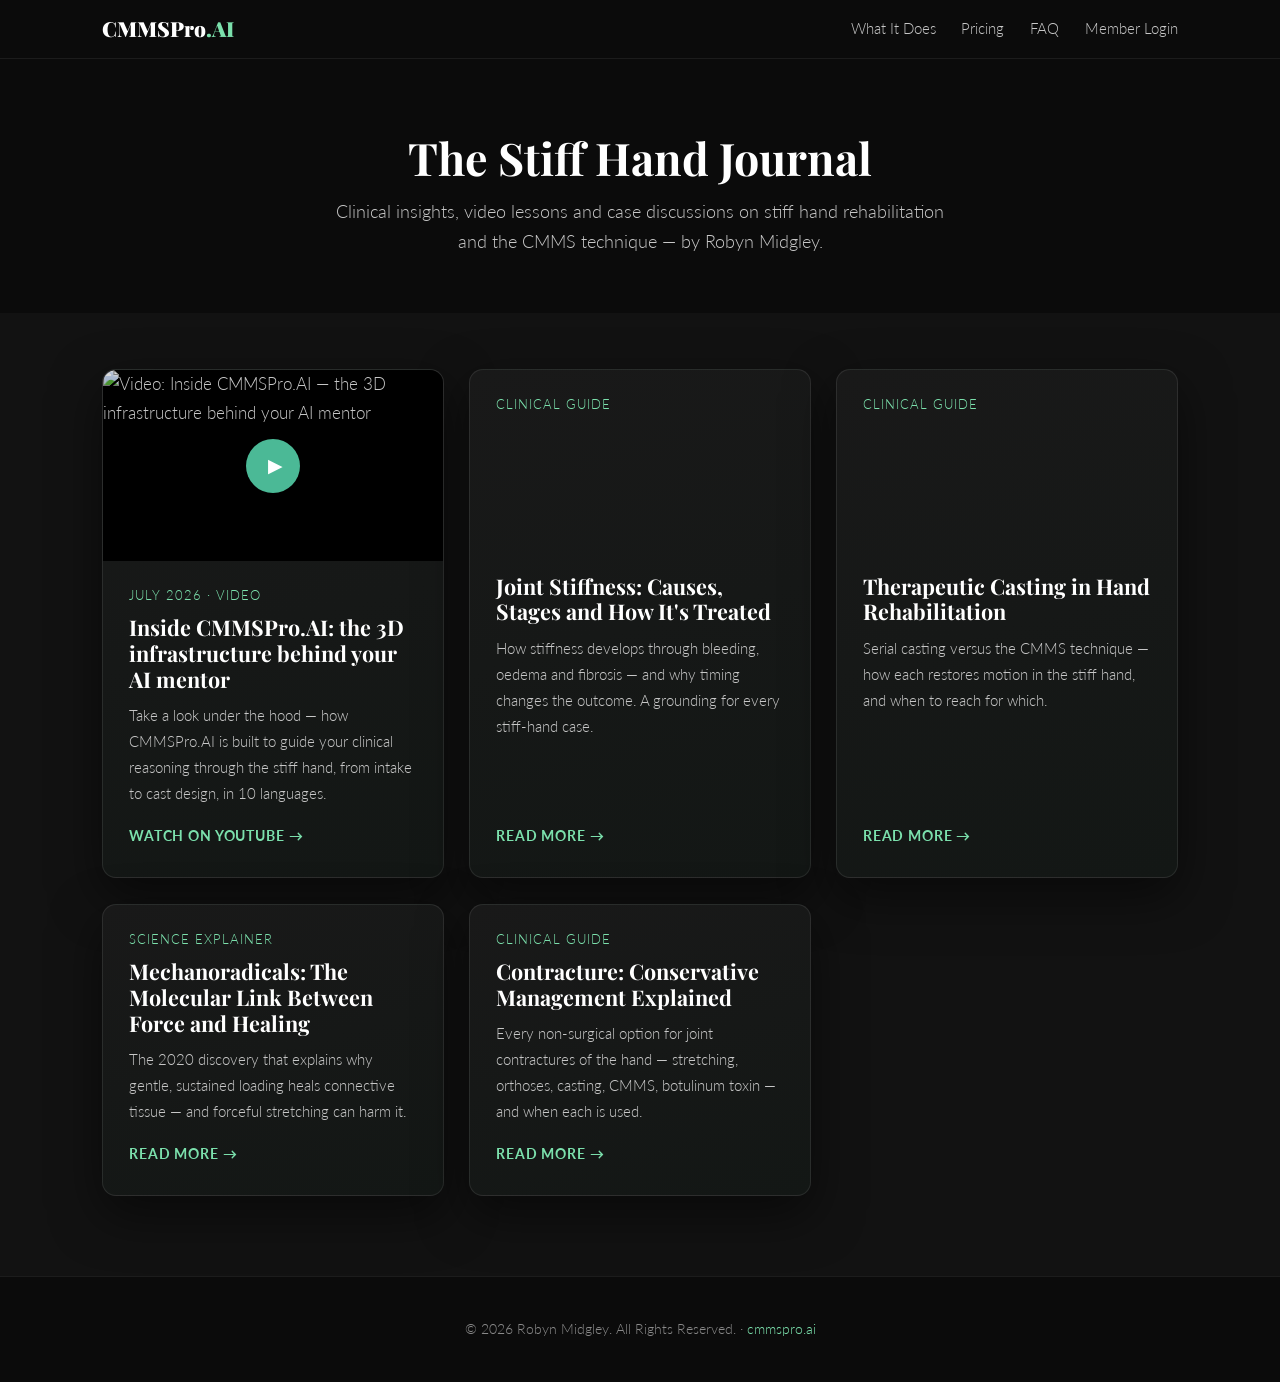
==== blog/index.html @ 8eda9619 "Add files via upload" ====
<!DOCTYPE html>
<html lang="en">
<head>
<meta charset="UTF-8">
<meta name="viewport" content="width=device-width, initial-scale=1.0">
<title>The Stiff Hand Journal — CMMSPro.AI Blog</title>
<meta name="description" content="Clinical insights on stiff hand rehabilitation and the CMMS technique, by Robyn Midgley. Video lessons, case discussions and evidence-based practice for hand therapists.">
<link rel="canonical" href="https://www.cmmspro.ai/blog/">
<link rel="preconnect" href="https://fonts.googleapis.com">
<link rel="preconnect" href="https://fonts.gstatic.com" crossorigin>
<link href="https://fonts.googleapis.com/css2?family=Playfair+Display:ital,wght@0,700;0,900;1,700&family=Lato:wght@300;400;700&display=swap" rel="stylesheet">
<style>
  :root {
    --bg: #121212; --bg-deep: #0b0b0b;
    --mint: #52C9A3; --mint-dark: #3fae8a; --mint-text: #7BE0AC;
    --text: #e9e9e9; --text-dim: #c7c7c7;
    --serif: 'Playfair Display', Georgia, serif;
    --sans: 'Lato', Arial, sans-serif;
  }
  * { box-sizing: border-box; margin: 0; padding: 0; }
  body { font-family: var(--sans); font-weight: 300; color: var(--text); background: var(--bg); line-height: 1.7; font-size: 1.05rem; }
  img { max-width: 100%; display: block; }
  .wrap { max-width: 1120px; margin: 0 auto; padding: 0 1.4rem; }
  h1, h2, h3 { font-family: var(--serif); color: #fff; line-height: 1.2; }
  a.btn {
    display: inline-block; background: var(--mint); color: #fff; text-decoration: none;
    font-weight: 400; letter-spacing: 0.04em; text-transform: uppercase;
    padding: 0.8rem 2rem; border-radius: 8px; font-size: 0.95rem;
  }
  a.btn:hover { background: var(--mint-dark); }

  header.nav { position: sticky; top: 0; z-index: 100; background: rgba(11,11,11,0.92); backdrop-filter: blur(8px); border-bottom: 1px solid rgba(255,255,255,0.07); }
  .nav-inner { display: flex; align-items: center; justify-content: space-between; padding: 0.7rem 1.4rem; max-width: 1120px; margin: 0 auto; }
  .nav-logo { font-family: var(--serif); font-weight: 900; font-size: 1.3rem; color: #fff; text-decoration: none; }
  .nav-logo span { color: var(--mint-text); }
  .nav-links { display: flex; gap: 1.6rem; align-items: center; }
  .nav-links a { color: var(--text-dim); text-decoration: none; font-size: 0.92rem; }
  .nav-links a:hover { color: var(--mint-text); }

  .blog-hero { text-align: center; padding: 4.5rem 1.4rem 3.5rem; background: var(--bg-deep); }
  .blog-hero h1 { font-size: 2.8rem; margin-bottom: 0.8rem; }
  .blog-hero p { color: var(--text-dim); max-width: 620px; margin: 0 auto; font-size: 1.1rem; }

  .posts { display: grid; grid-template-columns: repeat(3, 1fr); gap: 1.6rem; padding: 3.5rem 0 5rem; }
  .post {
    background: linear-gradient(165deg, #191919, #131715);
    border: 1px solid rgba(255,255,255,0.09); border-radius: 14px; overflow: hidden;
    box-shadow: 0 18px 50px rgba(0,0,0,0.5); display: flex; flex-direction: column;
  }
  .post .thumb { position: relative; aspect-ratio: 16/9; background: #000; cursor: pointer; }
  .post .thumb img { width: 100%; height: 100%; object-fit: cover; opacity: 0.85; }
  .post .thumb .play {
    position: absolute; inset: 0; display: flex; align-items: center; justify-content: center;
  }
  .post .thumb .play span {
    width: 54px; height: 54px; background: rgba(82,201,163,0.92); border-radius: 50%;
    display: flex; align-items: center; justify-content: center; color: #fff; font-size: 1.2rem; padding-left: 4px;
  }
  .post .thumb iframe { width: 100%; height: 100%; border: 0; }
  .post .body { padding: 1.5rem 1.6rem 1.8rem; display: flex; flex-direction: column; flex: 1; }
  .post .date { color: var(--mint-text); font-size: 0.8rem; text-transform: uppercase; letter-spacing: 0.08em; margin-bottom: 0.5rem; }
  .post h2 { font-size: 1.35rem; margin-bottom: 0.6rem; }
  .post p { color: var(--text-dim); font-size: 0.96rem; flex: 1; }
  .post a.read { color: var(--mint-text); text-decoration: none; font-weight: 700; font-size: 0.9rem; margin-top: 1.1rem; text-transform: uppercase; letter-spacing: 0.06em; }

  footer { background: var(--bg-deep); border-top: 1px solid rgba(255,255,255,0.07); padding: 2.5rem 0; text-align: center; color: #8a8a8a; font-size: 0.9rem; }
  footer a { color: var(--mint-text); text-decoration: none; }

  @media (max-width: 920px) {
    .posts { grid-template-columns: 1fr; }
    .blog-hero h1 { font-size: 2.1rem; }
  }
</style>
</head>
<body>

<header class="nav">
  <div class="nav-inner">
    <a class="nav-logo" href="/">CMMSPro<span>.AI</span></a>
    <nav class="nav-links">
      <a href="/#features">What It Does</a>
      <a href="/#pricing">Pricing</a>
      <a href="/#faq">FAQ</a>
      <a href="https://robynmidgley.kartra.com/portal/CMMSPROStrategist">Member Login</a>
    </nav>
  </div>
</header>

<section class="blog-hero">
  <h1>The Stiff Hand Journal</h1>
  <p>Clinical insights, video lessons and case discussions on stiff hand rehabilitation and the CMMS technique — by Robyn Midgley.</p>
</section>

<div class="wrap">
  <div class="posts">

    <!-- TEMPLATE: duplicate an <article> block for each new post.
         For a video post: set data-yt to the YouTube video ID.
         For a text-only post: replace the .thumb div with a plain header. -->

    <article class="post">
      <div class="thumb" data-yt="x58R6nJqeuw">
        <img src="https://i.ytimg.com/vi/x58R6nJqeuw/hqdefault.jpg" alt="Video: Inside CMMSPro.AI — the 3D infrastructure behind your AI mentor" loading="lazy">
        <div class="play"><span>▶</span></div>
      </div>
      <div class="body">
        <p class="date">July 2026 · Video</p>
        <h2>Inside CMMSPro.AI: the 3D infrastructure behind your AI mentor</h2>
        <p>Take a look under the hood — how CMMSPro.AI is built to guide your clinical reasoning through the stiff hand, from intake to cast design, in 10 languages.</p>
        <a class="read" href="https://www.youtube.com/watch?v=x58R6nJqeuw">Watch on YouTube →</a>
      </div>
    </article>

    <article class="post">
      <div class="body">
        <p class="date">Clinical guide</p>
        <h2>Joint Stiffness: Causes, Stages and How It's Treated</h2>
        <p>How stiffness develops through bleeding, oedema and fibrosis — and why timing changes the outcome. A grounding for every stiff-hand case.</p>
        <a class="read" href="/blog/joint-stiffness.html">Read more →</a>
      </div>
    </article>

    <article class="post">
      <div class="body">
        <p class="date">Clinical guide</p>
        <h2>Therapeutic Casting in Hand Rehabilitation</h2>
        <p>Serial casting versus the CMMS technique — how each restores motion in the stiff hand, and when to reach for which.</p>
        <a class="read" href="/blog/therapeutic-casting.html">Read more →</a>
      </div>
    </article>

    <article class="post">
      <div class="body">
        <p class="date">Science explainer</p>
        <h2>Mechanoradicals: The Molecular Link Between Force and Healing</h2>
        <p>The 2020 discovery that explains why gentle, sustained loading heals connective tissue — and forceful stretching can harm it.</p>
        <a class="read" href="/blog/mechanoradicals.html">Read more →</a>
      </div>
    </article>

    <article class="post">
      <div class="body">
        <p class="date">Clinical guide</p>
        <h2>Contracture: Conservative Management Explained</h2>
        <p>Every non-surgical option for joint contractures of the hand — stretching, orthoses, casting, CMMS, botulinum toxin — and when each is used.</p>
        <a class="read" href="/blog/contracture.html">Read more →</a>
      </div>
    </article>

  </div>
</div>

<footer>
  <div class="wrap">
    © 2026 Robyn Midgley. All Rights Reserved. · <a href="/">cmmspro.ai</a>
  </div>
</footer>

<script>
  document.querySelectorAll('.thumb[data-yt]').forEach(function (t) {
    t.addEventListener('click', function () {
      var id = t.getAttribute('data-yt');
      t.innerHTML = '<iframe src="https://www.youtube-nocookie.com/embed/' + id +
        '?autoplay=1&rel=0" title="Video" allow="autoplay; encrypted-media; picture-in-picture" allowfullscreen></iframe>';
    });
  });
</script>

</body>
</html>
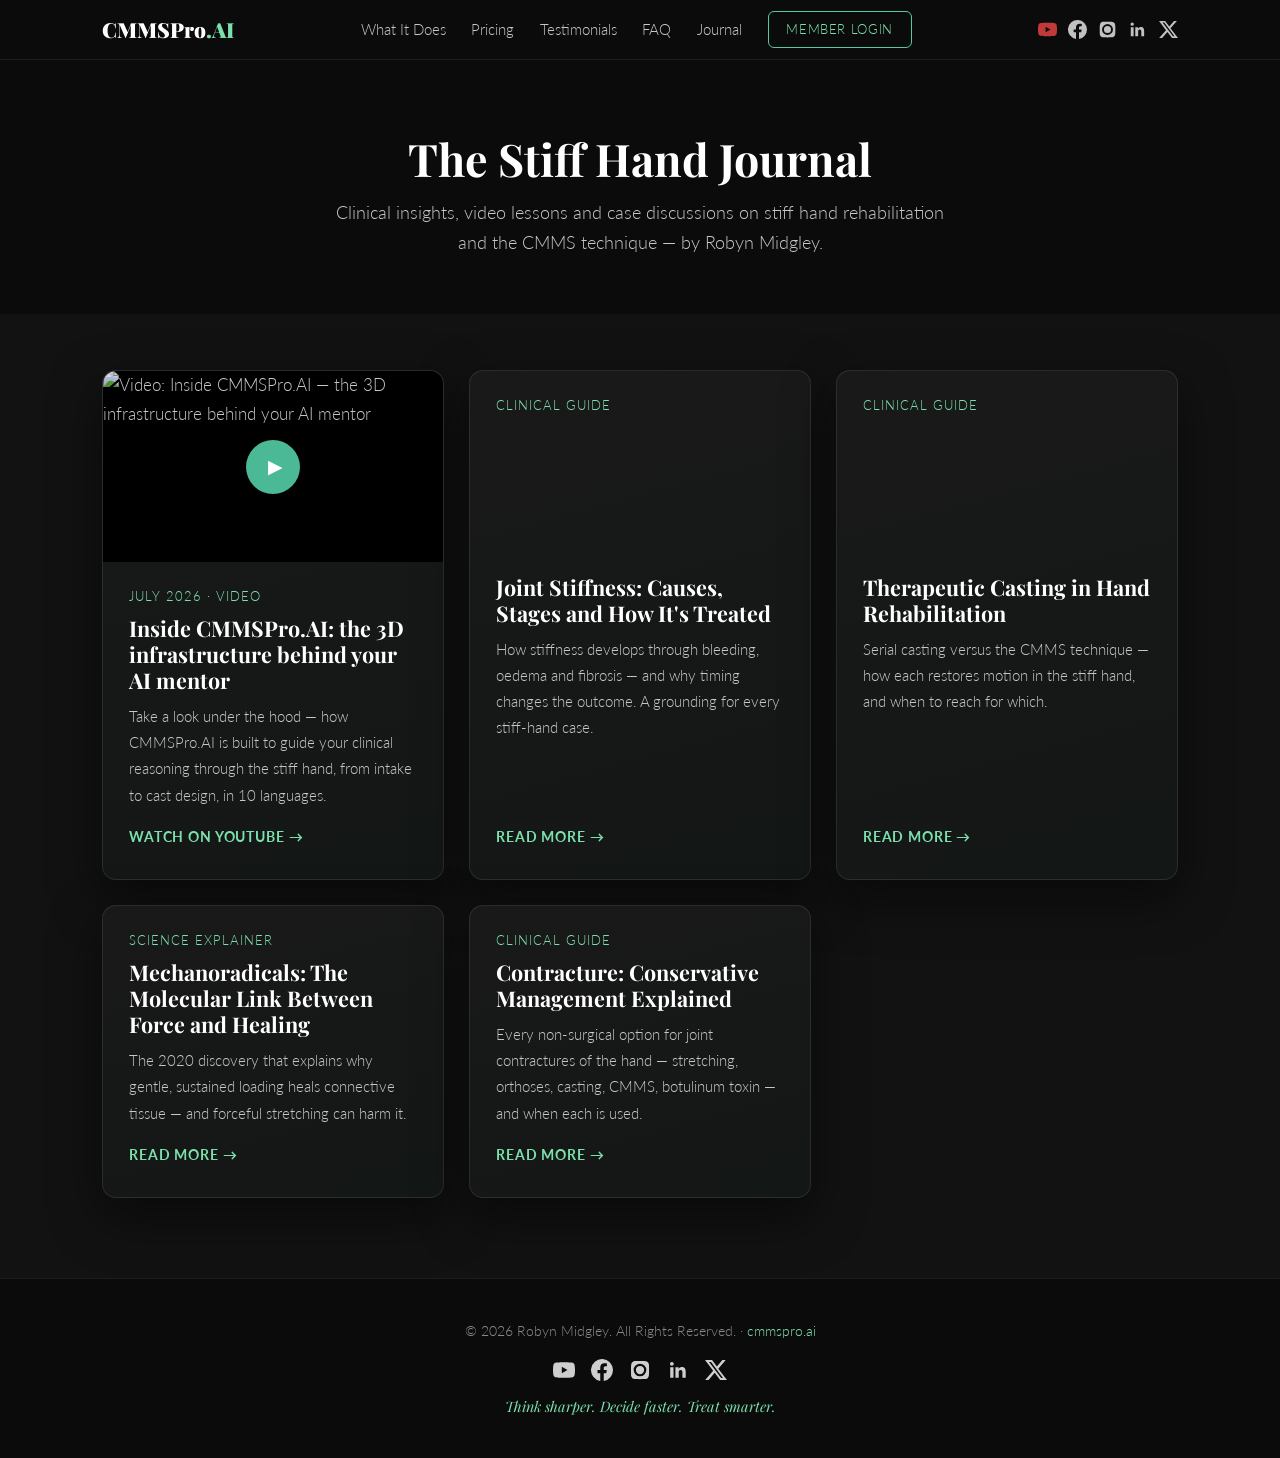
==== commit e7dc7312: "Add files via upload" ====
--- a/blog/index.html
+++ b/blog/index.html
@@ -36,6 +36,18 @@
   .nav-links { display: flex; gap: 1.6rem; align-items: center; }
   .nav-links a { color: var(--text-dim); text-decoration: none; font-size: 0.92rem; }
   .nav-links a:hover { color: var(--mint-text); }
+  .nav-links a.login { border: 1.5px solid var(--mint); color: var(--mint-text); padding: 0.4rem 1.1rem; border-radius: 6px; text-transform: uppercase; font-size: 0.8rem; letter-spacing: 0.05em; }
+  .nav-links a.login:hover { background: rgba(82,201,163,0.12); }
+  .nav-social { display: flex; gap: 0.7rem; align-items: center; }
+  .nav-social a { display: flex; opacity: 0.75; }
+  .nav-social a:hover { opacity: 1; }
+  .nav-social svg { width: 19px; height: 19px; fill: #fff; }
+  .nav-social a.yt svg { fill: #ff4b4b; }
+  .footer-social { display: flex; gap: 1rem; justify-content: center; margin-top: 1rem; }
+  .footer-social a { display: flex; opacity: 0.8; }
+  .footer-social a:hover { opacity: 1; }
+  .footer-social svg { width: 22px; height: 22px; fill: #fff; }
+  .footer-tag { font-family: var(--serif); font-style: italic; color: var(--mint-text); margin-top: 0.8rem; }
 
   .blog-hero { text-align: center; padding: 4.5rem 1.4rem 3.5rem; background: var(--bg-deep); }
   .blog-hero h1 { font-size: 2.8rem; margin-bottom: 0.8rem; }
@@ -80,9 +92,18 @@
     <nav class="nav-links">
       <a href="/#features">What It Does</a>
       <a href="/#pricing">Pricing</a>
+      <a href="/#testimonials">Testimonials</a>
       <a href="/#faq">FAQ</a>
-      <a href="https://robynmidgley.kartra.com/portal/CMMSPROStrategist">Member Login</a>
+      <a href="/blog/">Journal</a>
+      <a class="login" href="https://robynmidgley.kartra.com/portal/CMMSPROStrategist">Member Login</a>
     </nav>
+    <div class="nav-social">
+      <a class="yt" href="https://www.youtube.com/@CMMSProAI" aria-label="YouTube"><svg viewBox="0 0 24 24"><path d="M23.5 6.2a3 3 0 0 0-2.1-2.1C19.5 3.5 12 3.5 12 3.5s-7.5 0-9.4.6A3 3 0 0 0 .5 6.2 31.3 31.3 0 0 0 0 12a31.3 31.3 0 0 0 .5 5.8 3 3 0 0 0 2.1 2.1c1.9.6 9.4.6 9.4.6s7.5 0 9.4-.6a3 3 0 0 0 2.1-2.1A31.3 31.3 0 0 0 24 12a31.3 31.3 0 0 0-.5-5.8zM9.6 15.6V8.4L15.8 12l-6.2 3.6z"/></svg></a>
+      <a href="https://www.facebook.com/profile.php?id=61578544315130" aria-label="Facebook"><svg viewBox="0 0 24 24"><path d="M24 12a12 12 0 1 0-13.9 11.9v-8.4h-3V12h3V9.4c0-3 1.8-4.7 4.6-4.7 1.3 0 2.7.2 2.7.2v3h-1.5c-1.5 0-2 .9-2 1.9V12h3.3l-.5 3.5h-2.8v8.4A12 12 0 0 0 24 12z"/></svg></a>
+      <a href="https://www.instagram.com/cmmspro.ai/" aria-label="Instagram"><svg viewBox="0 0 24 24"><path d="M12 2.2c3.2 0 3.6 0 4.9.1 1.2.1 1.8.2 2.2.4.6.2 1 .5 1.4.9.4.4.7.8.9 1.4.2.4.4 1 .4 2.2.1 1.3.1 1.7.1 4.9s0 3.6-.1 4.9c-.1 1.2-.2 1.8-.4 2.2a3.8 3.8 0 0 1-.9 1.4c-.4.4-.8.7-1.4.9-.4.2-1 .4-2.2.4-1.3.1-1.7.1-4.9.1s-3.6 0-4.9-.1c-1.2-.1-1.8-.2-2.2-.4a3.8 3.8 0 0 1-1.4-.9 3.8 3.8 0 0 1-.9-1.4c-.2-.4-.4-1-.4-2.2C2.2 15.6 2.2 15.2 2.2 12s0-3.6.1-4.9c.1-1.2.2-1.8.4-2.2.2-.6.5-1 .9-1.4.4-.4.8-.7 1.4-.9.4-.2 1-.4 2.2-.4C8.4 2.2 8.8 2.2 12 2.2zm0 2.9a6.9 6.9 0 1 0 0 13.8 6.9 6.9 0 0 0 0-13.8zm0 11.4a4.5 4.5 0 1 1 0-9 4.5 4.5 0 0 1 0 9zm8.8-11.7a1.6 1.6 0 1 1-3.2 0 1.6 1.6 0 0 1 3.2 0z"/></svg></a>
+      <a href="https://www.linkedin.com/company/121134184/" aria-label="LinkedIn"><svg viewBox="0 0 24 24"><path d="M20.4 20.5h-3.6v-5.6c0-1.3 0-3-1.9-3s-2.1 1.4-2.1 2.9v5.7H9.2V9h3.4v1.6h.1a3.7 3.7 0 0 1 3.4-1.9c3.6 0 4.3 2.4 4.3 5.5v6.3zM5.3 7.4a2.1 2.1 0 1 1 0-4.2 2.1 2.1 0 0 1 0 4.2zM7.1 20.5H3.5V9h3.6v11.5z"/></svg></a>
+      <a href="https://x.com/CMMSProAI" aria-label="X"><svg viewBox="0 0 24 24"><path d="M18.9 1.2h3.7l-8.1 9.3L24 22.8h-7.5l-5.9-7.7-6.7 7.7H.2l8.7-9.9L0 1.2h7.7l5.3 7 6-7zm-1.3 19.4h2L6.6 3.3h-2.2l13.2 17.3z"/></svg></a>
+    </div>
   </div>
 </header>
 
@@ -153,6 +174,14 @@
 <footer>
   <div class="wrap">
     © 2026 Robyn Midgley. All Rights Reserved. · <a href="/">cmmspro.ai</a>
+    <div class="footer-social">
+      <a class="yt" href="https://www.youtube.com/@CMMSProAI" aria-label="YouTube"><svg viewBox="0 0 24 24"><path d="M23.5 6.2a3 3 0 0 0-2.1-2.1C19.5 3.5 12 3.5 12 3.5s-7.5 0-9.4.6A3 3 0 0 0 .5 6.2 31.3 31.3 0 0 0 0 12a31.3 31.3 0 0 0 .5 5.8 3 3 0 0 0 2.1 2.1c1.9.6 9.4.6 9.4.6s7.5 0 9.4-.6a3 3 0 0 0 2.1-2.1A31.3 31.3 0 0 0 24 12a31.3 31.3 0 0 0-.5-5.8zM9.6 15.6V8.4L15.8 12l-6.2 3.6z"/></svg></a>
+      <a href="https://www.facebook.com/profile.php?id=61578544315130" aria-label="Facebook"><svg viewBox="0 0 24 24"><path d="M24 12a12 12 0 1 0-13.9 11.9v-8.4h-3V12h3V9.4c0-3 1.8-4.7 4.6-4.7 1.3 0 2.7.2 2.7.2v3h-1.5c-1.5 0-2 .9-2 1.9V12h3.3l-.5 3.5h-2.8v8.4A12 12 0 0 0 24 12z"/></svg></a>
+      <a href="https://www.instagram.com/cmmspro.ai/" aria-label="Instagram"><svg viewBox="0 0 24 24"><path d="M12 2.2c3.2 0 3.6 0 4.9.1 1.2.1 1.8.2 2.2.4.6.2 1 .5 1.4.9.4.4.7.8.9 1.4.2.4.4 1 .4 2.2.1 1.3.1 1.7.1 4.9s0 3.6-.1 4.9c-.1 1.2-.2 1.8-.4 2.2a3.8 3.8 0 0 1-.9 1.4c-.4.4-.8.7-1.4.9-.4.2-1 .4-2.2.4-1.3.1-1.7.1-4.9.1s-3.6 0-4.9-.1c-1.2-.1-1.8-.2-2.2-.4a3.8 3.8 0 0 1-1.4-.9 3.8 3.8 0 0 1-.9-1.4c-.2-.4-.4-1-.4-2.2C2.2 15.6 2.2 15.2 2.2 12s0-3.6.1-4.9c.1-1.2.2-1.8.4-2.2.2-.6.5-1 .9-1.4.4-.4.8-.7 1.4-.9.4-.2 1-.4 2.2-.4C8.4 2.2 8.8 2.2 12 2.2zm0 2.9a6.9 6.9 0 1 0 0 13.8 6.9 6.9 0 0 0 0-13.8zm0 11.4a4.5 4.5 0 1 1 0-9 4.5 4.5 0 0 1 0 9zm8.8-11.7a1.6 1.6 0 1 1-3.2 0 1.6 1.6 0 0 1 3.2 0z"/></svg></a>
+      <a href="https://www.linkedin.com/company/121134184/" aria-label="LinkedIn"><svg viewBox="0 0 24 24"><path d="M20.4 20.5h-3.6v-5.6c0-1.3 0-3-1.9-3s-2.1 1.4-2.1 2.9v5.7H9.2V9h3.4v1.6h.1a3.7 3.7 0 0 1 3.4-1.9c3.6 0 4.3 2.4 4.3 5.5v6.3zM5.3 7.4a2.1 2.1 0 1 1 0-4.2 2.1 2.1 0 0 1 0 4.2zM7.1 20.5H3.5V9h3.6v11.5z"/></svg></a>
+      <a href="https://x.com/CMMSProAI" aria-label="X"><svg viewBox="0 0 24 24"><path d="M18.9 1.2h3.7l-8.1 9.3L24 22.8h-7.5l-5.9-7.7-6.7 7.7H.2l8.7-9.9L0 1.2h7.7l5.3 7 6-7zm-1.3 19.4h2L6.6 3.3h-2.2l13.2 17.3z"/></svg></a>
+    </div>
+    <div class="footer-tag">Think sharper. Decide faster. Treat smarter.</div>
   </div>
 </footer>
 
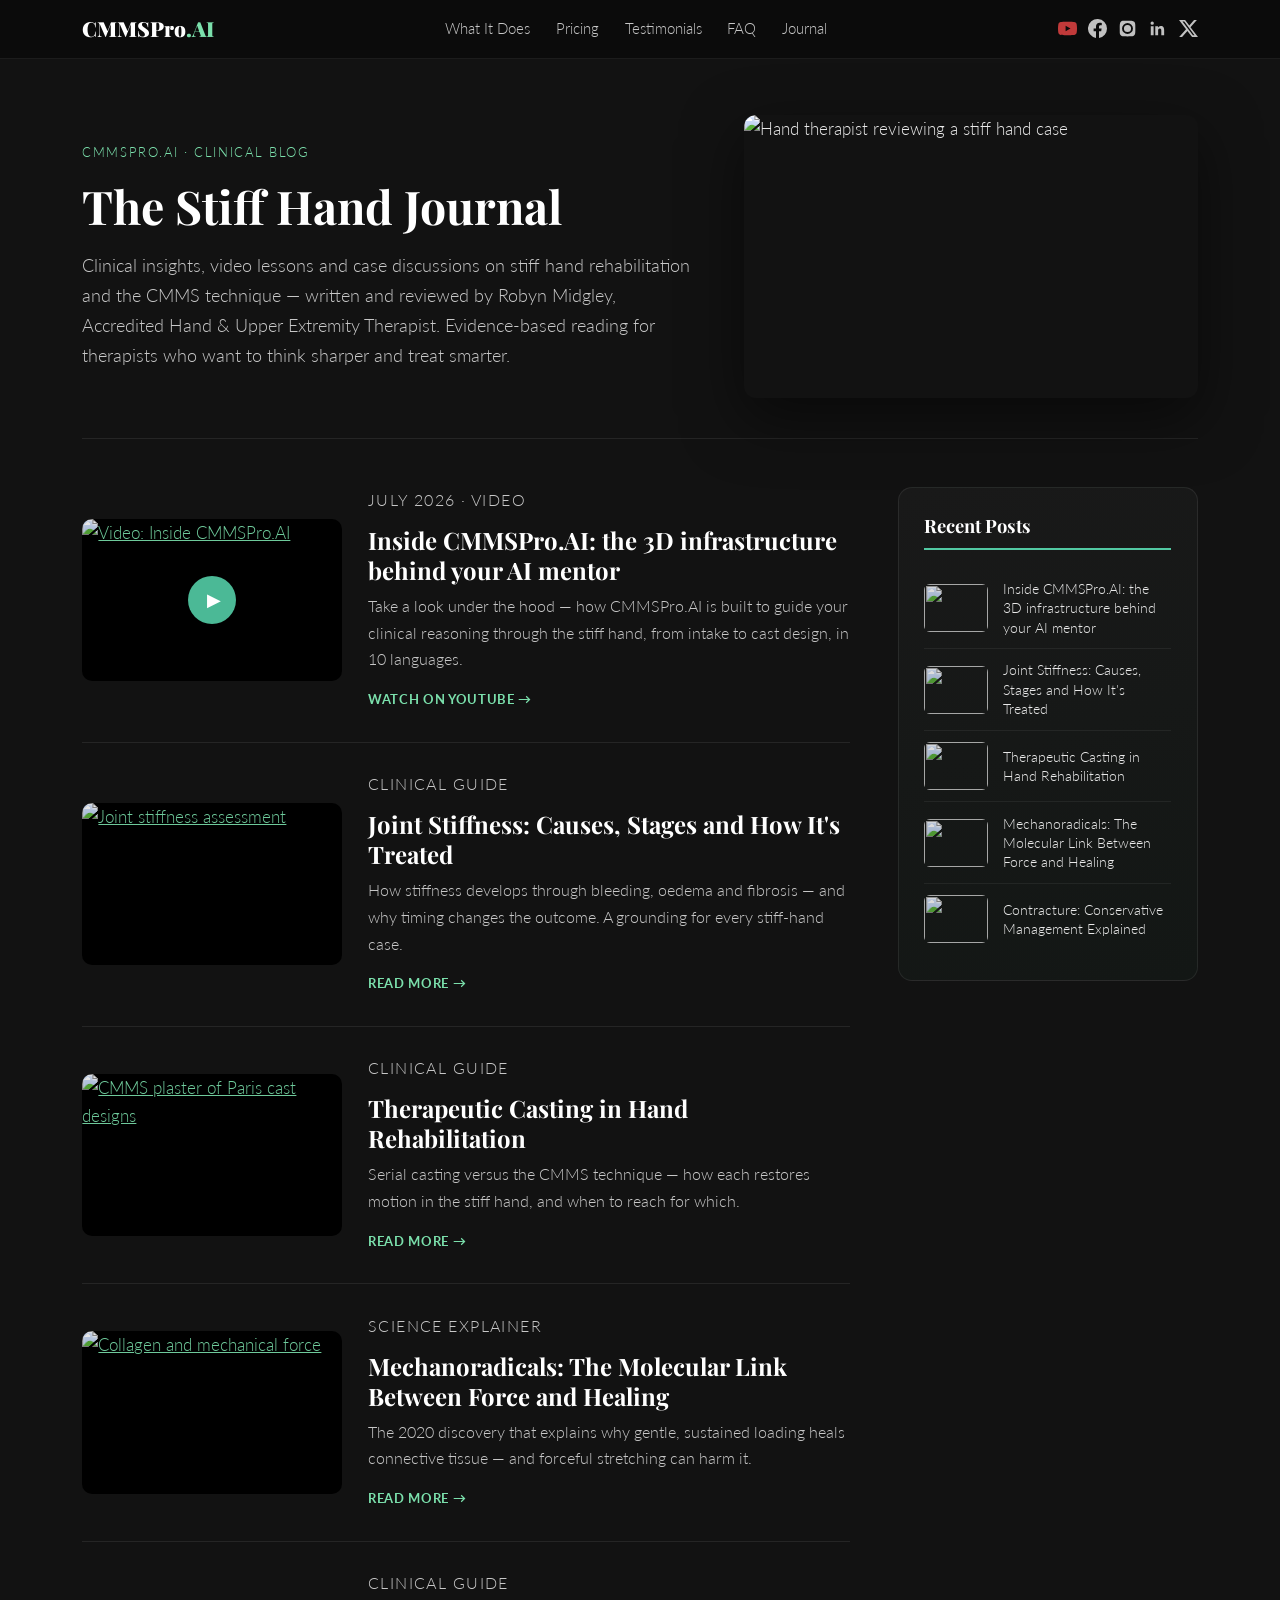
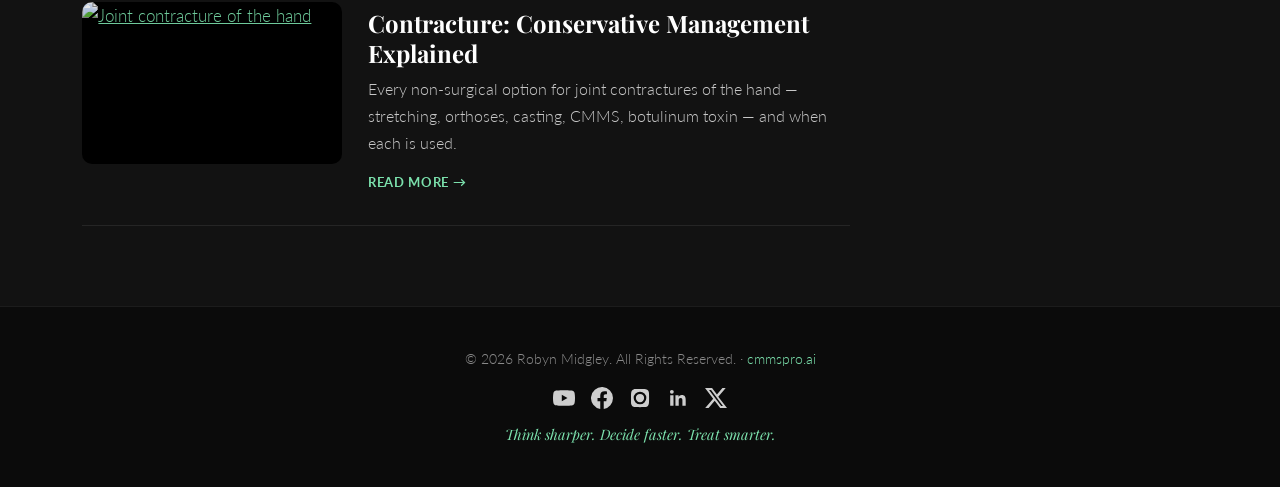
==== commit b5693c58: "Add files via upload" ====
--- a/blog/index.html
+++ b/blog/index.html
@@ -4,7 +4,7 @@
 <meta charset="UTF-8">
 <meta name="viewport" content="width=device-width, initial-scale=1.0">
 <title>The Stiff Hand Journal — CMMSPro.AI Blog</title>
-<meta name="description" content="Clinical insights on stiff hand rehabilitation and the CMMS technique, by Robyn Midgley. Video lessons, case discussions and evidence-based practice for hand therapists.">
+<meta name="description" content="Clinical insights, video lessons and case discussions on stiff hand rehabilitation and the CMMS technique, by Robyn Midgley. Evidence-based practice for hand therapists.">
 <link rel="canonical" href="https://www.cmmspro.ai/blog/">
 <link rel="preconnect" href="https://fonts.googleapis.com">
 <link rel="preconnect" href="https://fonts.gstatic.com" crossorigin>
@@ -18,69 +18,77 @@
     --sans: 'Lato', Arial, sans-serif;
   }
   * { box-sizing: border-box; margin: 0; padding: 0; }
+  html { scroll-behavior: smooth; }
   body { font-family: var(--sans); font-weight: 300; color: var(--text); background: var(--bg); line-height: 1.7; font-size: 1.05rem; }
   img { max-width: 100%; display: block; }
-  .wrap { max-width: 1120px; margin: 0 auto; padding: 0 1.4rem; }
-  h1, h2, h3 { font-family: var(--serif); color: #fff; line-height: 1.2; }
-  a.btn {
-    display: inline-block; background: var(--mint); color: #fff; text-decoration: none;
-    font-weight: 400; letter-spacing: 0.04em; text-transform: uppercase;
-    padding: 0.8rem 2rem; border-radius: 8px; font-size: 0.95rem;
-  }
-  a.btn:hover { background: var(--mint-dark); }
-
+  .wrap { max-width: 1160px; margin: 0 auto; padding: 0 1.4rem; }
+  h1, h2, h3 { font-family: var(--serif); color: #fff; line-height: 1.25; }
+  a { color: var(--mint-text); }
+
+  /* Nav */
   header.nav { position: sticky; top: 0; z-index: 100; background: rgba(11,11,11,0.92); backdrop-filter: blur(8px); border-bottom: 1px solid rgba(255,255,255,0.07); }
-  .nav-inner { display: flex; align-items: center; justify-content: space-between; padding: 0.7rem 1.4rem; max-width: 1120px; margin: 0 auto; }
+  .nav-inner { display: flex; align-items: center; justify-content: space-between; padding: 0.7rem 1.4rem; max-width: 1160px; margin: 0 auto; }
   .nav-logo { font-family: var(--serif); font-weight: 900; font-size: 1.3rem; color: #fff; text-decoration: none; }
   .nav-logo span { color: var(--mint-text); }
   .nav-links { display: flex; gap: 1.6rem; align-items: center; }
   .nav-links a { color: var(--text-dim); text-decoration: none; font-size: 0.92rem; }
   .nav-links a:hover { color: var(--mint-text); }
-  .nav-links a.login { border: 1.5px solid var(--mint); color: var(--mint-text); padding: 0.4rem 1.1rem; border-radius: 6px; text-transform: uppercase; font-size: 0.8rem; letter-spacing: 0.05em; }
-  .nav-links a.login:hover { background: rgba(82,201,163,0.12); }
   .nav-social { display: flex; gap: 0.7rem; align-items: center; }
   .nav-social a { display: flex; opacity: 0.75; }
   .nav-social a:hover { opacity: 1; }
   .nav-social svg { width: 19px; height: 19px; fill: #fff; }
   .nav-social a.yt svg { fill: #ff4b4b; }
+
+  /* Journal header: title/description left, image right */
+  .journal-header { display: grid; grid-template-columns: 1.15fr 0.85fr; gap: 3rem; align-items: center; padding: 3.5rem 0 2.5rem; border-bottom: 1px solid rgba(255,255,255,0.08); }
+  .jh-kicker { font-family: var(--sans); color: var(--mint-text); font-size: 0.8rem; text-transform: uppercase; letter-spacing: 0.12em; margin-bottom: 0.8rem; }
+  .jh-title { font-size: 2.9rem; margin-bottom: 1rem; }
+  .jh-desc { color: var(--text-dim); font-size: 1.1rem; }
+  .jh-img { border-radius: 12px; overflow: hidden; box-shadow: 0 20px 60px rgba(0,0,0,0.5); }
+  .jh-img img { width: 100%; height: 100%; object-fit: cover; aspect-ratio: 16/10; }
+
+  /* Two-column body: post feed + recent-posts sidebar */
+  .journal-layout { display: grid; grid-template-columns: 1fr 300px; gap: 3rem; padding: 3rem 0 5rem; align-items: start; }
+
+  .post-row { display: grid; grid-template-columns: 260px 1fr; gap: 1.6rem; padding: 1.8rem 0; border-bottom: 1px solid rgba(255,255,255,0.08); align-items: center; }
+  .post-row:first-child { padding-top: 0; }
+  .pr-thumb { position: relative; border-radius: 10px; overflow: hidden; background: #000; aspect-ratio: 16/10; }
+  .pr-thumb img { width: 100%; height: 100%; object-fit: cover; opacity: 0.9; transition: opacity 0.15s, transform 0.2s; }
+  .post-row:hover .pr-thumb img { opacity: 1; transform: scale(1.03); }
+  .pr-thumb .play { position: absolute; inset: 0; display: flex; align-items: center; justify-content: center; }
+  .pr-thumb .play span { width: 48px; height: 48px; background: rgba(82,201,163,0.92); border-radius: 50%; display: flex; align-items: center; justify-content: center; color: #fff; font-size: 1.1rem; padding-left: 3px; }
+  .pr-tag { color: var(--mint-text); font-size: 0.75rem; text-transform: uppercase; letter-spacing: 0.09em; margin-bottom: 0.4rem; }
+  .pr-body h2 { font-size: 1.5rem; margin-bottom: 0.5rem; }
+  .pr-body h2 a { color: #fff; text-decoration: none; }
+  .pr-body h2 a:hover { color: var(--mint-text); }
+  .pr-body p { color: var(--text-dim); font-size: 0.98rem; margin-bottom: 0.7rem; }
+  .pr-read { color: var(--mint-text); font-weight: 700; font-size: 0.82rem; text-transform: uppercase; letter-spacing: 0.05em; text-decoration: none; }
+
+  /* Recent posts sidebar */
+  .recent { position: sticky; top: 90px; background: linear-gradient(165deg, #191919, #131715); border: 1px solid rgba(255,255,255,0.08); border-radius: 14px; padding: 1.6rem; }
+  .recent h3 { font-size: 1.15rem; margin-bottom: 1.1rem; padding-bottom: 0.7rem; border-bottom: 2px solid var(--mint); }
+  .recent-item { display: grid; grid-template-columns: 64px 1fr; gap: 0.9rem; align-items: center; text-decoration: none; padding: 0.7rem 0; border-bottom: 1px solid rgba(255,255,255,0.06); }
+  .recent-item:last-child { border-bottom: none; }
+  .recent-item img { width: 64px; height: 48px; object-fit: cover; border-radius: 6px; opacity: 0.85; }
+  .recent-item:hover img { opacity: 1; }
+  .recent-item span { color: var(--text); font-size: 0.9rem; line-height: 1.35; }
+  .recent-item:hover span { color: var(--mint-text); }
+
+  footer { background: var(--bg-deep); border-top: 1px solid rgba(255,255,255,0.07); padding: 2.5rem 0; text-align: center; color: #8a8a8a; font-size: 0.9rem; }
+  footer a { color: var(--mint-text); text-decoration: none; }
   .footer-social { display: flex; gap: 1rem; justify-content: center; margin-top: 1rem; }
   .footer-social a { display: flex; opacity: 0.8; }
   .footer-social a:hover { opacity: 1; }
   .footer-social svg { width: 22px; height: 22px; fill: #fff; }
   .footer-tag { font-family: var(--serif); font-style: italic; color: var(--mint-text); margin-top: 0.8rem; }
 
-  .blog-hero { text-align: center; padding: 4.5rem 1.4rem 3.5rem; background: var(--bg-deep); }
-  .blog-hero h1 { font-size: 2.8rem; margin-bottom: 0.8rem; }
-  .blog-hero p { color: var(--text-dim); max-width: 620px; margin: 0 auto; font-size: 1.1rem; }
-
-  .posts { display: grid; grid-template-columns: repeat(3, 1fr); gap: 1.6rem; padding: 3.5rem 0 5rem; }
-  .post {
-    background: linear-gradient(165deg, #191919, #131715);
-    border: 1px solid rgba(255,255,255,0.09); border-radius: 14px; overflow: hidden;
-    box-shadow: 0 18px 50px rgba(0,0,0,0.5); display: flex; flex-direction: column;
-  }
-  .post .thumb { position: relative; aspect-ratio: 16/9; background: #000; cursor: pointer; }
-  .post .thumb img { width: 100%; height: 100%; object-fit: cover; opacity: 0.85; }
-  .post .thumb .play {
-    position: absolute; inset: 0; display: flex; align-items: center; justify-content: center;
-  }
-  .post .thumb .play span {
-    width: 54px; height: 54px; background: rgba(82,201,163,0.92); border-radius: 50%;
-    display: flex; align-items: center; justify-content: center; color: #fff; font-size: 1.2rem; padding-left: 4px;
-  }
-  .post .thumb iframe { width: 100%; height: 100%; border: 0; }
-  .post .body { padding: 1.5rem 1.6rem 1.8rem; display: flex; flex-direction: column; flex: 1; }
-  .post .date { color: var(--mint-text); font-size: 0.8rem; text-transform: uppercase; letter-spacing: 0.08em; margin-bottom: 0.5rem; }
-  .post h2 { font-size: 1.35rem; margin-bottom: 0.6rem; }
-  .post p { color: var(--text-dim); font-size: 0.96rem; flex: 1; }
-  .post a.read { color: var(--mint-text); text-decoration: none; font-weight: 700; font-size: 0.9rem; margin-top: 1.1rem; text-transform: uppercase; letter-spacing: 0.06em; }
-
-  footer { background: var(--bg-deep); border-top: 1px solid rgba(255,255,255,0.07); padding: 2.5rem 0; text-align: center; color: #8a8a8a; font-size: 0.9rem; }
-  footer a { color: var(--mint-text); text-decoration: none; }
-
   @media (max-width: 920px) {
-    .posts { grid-template-columns: 1fr; }
-    .blog-hero h1 { font-size: 2.1rem; }
+    .nav-links a { display: none; }
+    .journal-header { grid-template-columns: 1fr; gap: 1.8rem; }
+    .jh-title { font-size: 2.1rem; }
+    .journal-layout { grid-template-columns: 1fr; gap: 2.5rem; }
+    .post-row { grid-template-columns: 1fr; }
+    .recent { position: static; }
   }
 </style>
 </head>
@@ -95,78 +103,122 @@
       <a href="/#testimonials">Testimonials</a>
       <a href="/#faq">FAQ</a>
       <a href="/blog/">Journal</a>
-      <a class="login" href="https://robynmidgley.kartra.com/portal/CMMSPROStrategist">Member Login</a>
     </nav>
     <div class="nav-social">
-      <a class="yt" href="https://www.youtube.com/@CMMSProAI" aria-label="YouTube"><svg viewBox="0 0 24 24"><path d="M23.5 6.2a3 3 0 0 0-2.1-2.1C19.5 3.5 12 3.5 12 3.5s-7.5 0-9.4.6A3 3 0 0 0 .5 6.2 31.3 31.3 0 0 0 0 12a31.3 31.3 0 0 0 .5 5.8 3 3 0 0 0 2.1 2.1c1.9.6 9.4.6 9.4.6s7.5 0 9.4-.6a3 3 0 0 0 2.1-2.1A31.3 31.3 0 0 0 24 12a31.3 31.3 0 0 0-.5-5.8zM9.6 15.6V8.4L15.8 12l-6.2 3.6z"/></svg></a>
-      <a href="https://www.facebook.com/profile.php?id=61578544315130" aria-label="Facebook"><svg viewBox="0 0 24 24"><path d="M24 12a12 12 0 1 0-13.9 11.9v-8.4h-3V12h3V9.4c0-3 1.8-4.7 4.6-4.7 1.3 0 2.7.2 2.7.2v3h-1.5c-1.5 0-2 .9-2 1.9V12h3.3l-.5 3.5h-2.8v8.4A12 12 0 0 0 24 12z"/></svg></a>
-      <a href="https://www.instagram.com/cmmspro.ai/" aria-label="Instagram"><svg viewBox="0 0 24 24"><path d="M12 2.2c3.2 0 3.6 0 4.9.1 1.2.1 1.8.2 2.2.4.6.2 1 .5 1.4.9.4.4.7.8.9 1.4.2.4.4 1 .4 2.2.1 1.3.1 1.7.1 4.9s0 3.6-.1 4.9c-.1 1.2-.2 1.8-.4 2.2a3.8 3.8 0 0 1-.9 1.4c-.4.4-.8.7-1.4.9-.4.2-1 .4-2.2.4-1.3.1-1.7.1-4.9.1s-3.6 0-4.9-.1c-1.2-.1-1.8-.2-2.2-.4a3.8 3.8 0 0 1-1.4-.9 3.8 3.8 0 0 1-.9-1.4c-.2-.4-.4-1-.4-2.2C2.2 15.6 2.2 15.2 2.2 12s0-3.6.1-4.9c.1-1.2.2-1.8.4-2.2.2-.6.5-1 .9-1.4.4-.4.8-.7 1.4-.9.4-.2 1-.4 2.2-.4C8.4 2.2 8.8 2.2 12 2.2zm0 2.9a6.9 6.9 0 1 0 0 13.8 6.9 6.9 0 0 0 0-13.8zm0 11.4a4.5 4.5 0 1 1 0-9 4.5 4.5 0 0 1 0 9zm8.8-11.7a1.6 1.6 0 1 1-3.2 0 1.6 1.6 0 0 1 3.2 0z"/></svg></a>
-      <a href="https://www.linkedin.com/company/121134184/" aria-label="LinkedIn"><svg viewBox="0 0 24 24"><path d="M20.4 20.5h-3.6v-5.6c0-1.3 0-3-1.9-3s-2.1 1.4-2.1 2.9v5.7H9.2V9h3.4v1.6h.1a3.7 3.7 0 0 1 3.4-1.9c3.6 0 4.3 2.4 4.3 5.5v6.3zM5.3 7.4a2.1 2.1 0 1 1 0-4.2 2.1 2.1 0 0 1 0 4.2zM7.1 20.5H3.5V9h3.6v11.5z"/></svg></a>
-      <a href="https://x.com/CMMSProAI" aria-label="X"><svg viewBox="0 0 24 24"><path d="M18.9 1.2h3.7l-8.1 9.3L24 22.8h-7.5l-5.9-7.7-6.7 7.7H.2l8.7-9.9L0 1.2h7.7l5.3 7 6-7zm-1.3 19.4h2L6.6 3.3h-2.2l13.2 17.3z"/></svg></a>
+      <a class="yt" href="https://www.youtube.com/@CMMSProAI" target="_blank" rel="noopener" aria-label="YouTube"><svg viewBox="0 0 24 24"><path d="M23.5 6.2a3 3 0 0 0-2.1-2.1C19.5 3.5 12 3.5 12 3.5s-7.5 0-9.4.6A3 3 0 0 0 .5 6.2 31.3 31.3 0 0 0 0 12a31.3 31.3 0 0 0 .5 5.8 3 3 0 0 0 2.1 2.1c1.9.6 9.4.6 9.4.6s7.5 0 9.4-.6a3 3 0 0 0 2.1-2.1A31.3 31.3 0 0 0 24 12a31.3 31.3 0 0 0-.5-5.8zM9.6 15.6V8.4L15.8 12l-6.2 3.6z"/></svg></a>
+      <a href="https://www.facebook.com/profile.php?id=61578544315130" target="_blank" rel="noopener" aria-label="Facebook"><svg viewBox="0 0 24 24"><path d="M24 12a12 12 0 1 0-13.9 11.9v-8.4h-3V12h3V9.4c0-3 1.8-4.7 4.6-4.7 1.3 0 2.7.2 2.7.2v3h-1.5c-1.5 0-2 .9-2 1.9V12h3.3l-.5 3.5h-2.8v8.4A12 12 0 0 0 24 12z"/></svg></a>
+      <a href="https://www.instagram.com/cmmspro.ai/" target="_blank" rel="noopener" aria-label="Instagram"><svg viewBox="0 0 24 24"><path d="M12 2.2c3.2 0 3.6 0 4.9.1 1.2.1 1.8.2 2.2.4.6.2 1 .5 1.4.9.4.4.7.8.9 1.4.2.4.4 1 .4 2.2.1 1.3.1 1.7.1 4.9s0 3.6-.1 4.9c-.1 1.2-.2 1.8-.4 2.2a3.8 3.8 0 0 1-.9 1.4c-.4.4-.8.7-1.4.9-.4.2-1 .4-2.2.4-1.3.1-1.7.1-4.9.1s-3.6 0-4.9-.1c-1.2-.1-1.8-.2-2.2-.4a3.8 3.8 0 0 1-1.4-.9 3.8 3.8 0 0 1-.9-1.4c-.2-.4-.4-1-.4-2.2C2.2 15.6 2.2 15.2 2.2 12s0-3.6.1-4.9c.1-1.2.2-1.8.4-2.2.2-.6.5-1 .9-1.4.4-.4.8-.7 1.4-.9.4-.2 1-.4 2.2-.4C8.4 2.2 8.8 2.2 12 2.2zm0 2.9a6.9 6.9 0 1 0 0 13.8 6.9 6.9 0 0 0 0-13.8zm0 11.4a4.5 4.5 0 1 1 0-9 4.5 4.5 0 0 1 0 9zm8.8-11.7a1.6 1.6 0 1 1-3.2 0 1.6 1.6 0 0 1 3.2 0z"/></svg></a>
+      <a href="https://www.linkedin.com/company/121134184/" target="_blank" rel="noopener" aria-label="LinkedIn"><svg viewBox="0 0 24 24"><path d="M20.4 20.5h-3.6v-5.6c0-1.3 0-3-1.9-3s-2.1 1.4-2.1 2.9v5.7H9.2V9h3.4v1.6h.1a3.7 3.7 0 0 1 3.4-1.9c3.6 0 4.3 2.4 4.3 5.5v6.3zM5.3 7.4a2.1 2.1 0 1 1 0-4.2 2.1 2.1 0 0 1 0 4.2zM7.1 20.5H3.5V9h3.6v11.5z"/></svg></a>
+      <a href="https://x.com/CMMSProAI" target="_blank" rel="noopener" aria-label="X"><svg viewBox="0 0 24 24"><path d="M18.9 1.2h3.7l-8.1 9.3L24 22.8h-7.5l-5.9-7.7-6.7 7.7H.2l8.7-9.9L0 1.2h7.7l5.3 7 6-7zm-1.3 19.4h2L6.6 3.3h-2.2l13.2 17.3z"/></svg></a>
     </div>
   </div>
 </header>
 
-<section class="blog-hero">
-  <h1>The Stiff Hand Journal</h1>
-  <p>Clinical insights, video lessons and case discussions on stiff hand rehabilitation and the CMMS technique — by Robyn Midgley.</p>
-</section>
-
 <div class="wrap">
-  <div class="posts">
-
-    <!-- TEMPLATE: duplicate an <article> block for each new post.
-         For a video post: set data-yt to the YouTube video ID.
-         For a text-only post: replace the .thumb div with a plain header. -->
-
-    <article class="post">
-      <div class="thumb" data-yt="x58R6nJqeuw">
-        <img src="https://i.ytimg.com/vi/x58R6nJqeuw/hqdefault.jpg" alt="Video: Inside CMMSPro.AI — the 3D infrastructure behind your AI mentor" loading="lazy">
-        <div class="play"><span>▶</span></div>
-      </div>
-      <div class="body">
-        <p class="date">July 2026 · Video</p>
-        <h2>Inside CMMSPro.AI: the 3D infrastructure behind your AI mentor</h2>
-        <p>Take a look under the hood — how CMMSPro.AI is built to guide your clinical reasoning through the stiff hand, from intake to cast design, in 10 languages.</p>
-        <a class="read" href="https://www.youtube.com/watch?v=x58R6nJqeuw">Watch on YouTube →</a>
-      </div>
-    </article>
-
-    <article class="post">
-      <div class="body">
-        <p class="date">Clinical guide</p>
-        <h2>Joint Stiffness: Causes, Stages and How It's Treated</h2>
-        <p>How stiffness develops through bleeding, oedema and fibrosis — and why timing changes the outcome. A grounding for every stiff-hand case.</p>
-        <a class="read" href="/blog/joint-stiffness.html">Read more →</a>
-      </div>
-    </article>
-
-    <article class="post">
-      <div class="body">
-        <p class="date">Clinical guide</p>
-        <h2>Therapeutic Casting in Hand Rehabilitation</h2>
-        <p>Serial casting versus the CMMS technique — how each restores motion in the stiff hand, and when to reach for which.</p>
-        <a class="read" href="/blog/therapeutic-casting.html">Read more →</a>
-      </div>
-    </article>
-
-    <article class="post">
-      <div class="body">
-        <p class="date">Science explainer</p>
-        <h2>Mechanoradicals: The Molecular Link Between Force and Healing</h2>
-        <p>The 2020 discovery that explains why gentle, sustained loading heals connective tissue — and forceful stretching can harm it.</p>
-        <a class="read" href="/blog/mechanoradicals.html">Read more →</a>
-      </div>
-    </article>
-
-    <article class="post">
-      <div class="body">
-        <p class="date">Clinical guide</p>
-        <h2>Contracture: Conservative Management Explained</h2>
-        <p>Every non-surgical option for joint contractures of the hand — stretching, orthoses, casting, CMMS, botulinum toxin — and when each is used.</p>
-        <a class="read" href="/blog/contracture.html">Read more →</a>
-      </div>
-    </article>
+
+  <!-- Header: title + description left, image right -->
+  <section class="journal-header">
+    <div>
+      <p class="jh-kicker">CMMSPro.AI · Clinical Blog</p>
+      <h1 class="jh-title">The Stiff Hand Journal</h1>
+      <p class="jh-desc">Clinical insights, video lessons and case discussions on stiff hand rehabilitation and the CMMS technique — written and reviewed by Robyn Midgley, Accredited Hand &amp; Upper Extremity Therapist. Evidence-based reading for therapists who want to think sharper and treat smarter.</p>
+    </div>
+    <div class="jh-img">
+      <img src="https://d11n7da8rpqbjy.cloudfront.net/robynmidgley/948862628569Copy_of_S_T_Summit_Aug_Cover__2_.png" alt="Hand therapist reviewing a stiff hand case" loading="lazy">
+    </div>
+  </section>
+
+  <!-- Post feed + Recent Posts sidebar -->
+  <div class="journal-layout">
+
+    <main class="post-list">
+
+      <article class="post-row">
+        <a class="pr-thumb" href="https://www.youtube.com/watch?v=x58R6nJqeuw" target="_blank" rel="noopener">
+          <img src="https://i.ytimg.com/vi/x58R6nJqeuw/hqdefault.jpg" alt="Video: Inside CMMSPro.AI" loading="lazy">
+          <span class="play"><span>▶</span></span>
+        </a>
+        <div class="pr-body">
+          <p class="pr-tag">July 2026 · Video</p>
+          <h2><a href="https://www.youtube.com/watch?v=x58R6nJqeuw" target="_blank" rel="noopener">Inside CMMSPro.AI: the 3D infrastructure behind your AI mentor</a></h2>
+          <p>Take a look under the hood — how CMMSPro.AI is built to guide your clinical reasoning through the stiff hand, from intake to cast design, in 10 languages.</p>
+          <a class="pr-read" href="https://www.youtube.com/watch?v=x58R6nJqeuw" target="_blank" rel="noopener">Watch on YouTube →</a>
+        </div>
+      </article>
+
+      <article class="post-row">
+        <a class="pr-thumb" href="/blog/joint-stiffness.html">
+          <img src="https://d11n7da8rpqbjy.cloudfront.net/robynmidgley/948862628569Copy_of_S_T_Summit_Aug_Cover__2_.png" alt="Joint stiffness assessment" loading="lazy">
+        </a>
+        <div class="pr-body">
+          <p class="pr-tag">Clinical guide</p>
+          <h2><a href="/blog/joint-stiffness.html">Joint Stiffness: Causes, Stages and How It's Treated</a></h2>
+          <p>How stiffness develops through bleeding, oedema and fibrosis — and why timing changes the outcome. A grounding for every stiff-hand case.</p>
+          <a class="pr-read" href="/blog/joint-stiffness.html">Read more →</a>
+        </div>
+      </article>
+
+      <article class="post-row">
+        <a class="pr-thumb" href="/blog/therapeutic-casting.html">
+          <img src="https://d11n7da8rpqbjy.cloudfront.net/robynmidgley/155881262570Copy_of_S_T_Summit_Aug_Cover__2_.jpg" alt="CMMS plaster of Paris cast designs" loading="lazy">
+        </a>
+        <div class="pr-body">
+          <p class="pr-tag">Clinical guide</p>
+          <h2><a href="/blog/therapeutic-casting.html">Therapeutic Casting in Hand Rehabilitation</a></h2>
+          <p>Serial casting versus the CMMS technique — how each restores motion in the stiff hand, and when to reach for which.</p>
+          <a class="pr-read" href="/blog/therapeutic-casting.html">Read more →</a>
+        </div>
+      </article>
+
+      <article class="post-row">
+        <a class="pr-thumb" href="/blog/mechanoradicals.html">
+          <img src="https://d11n7da8rpqbjy.cloudfront.net/robynmidgley/155881262570Copy_of_S_T_Summit_Aug_Cover__2_.jpg" style="object-position: 70% center;" alt="Collagen and mechanical force" loading="lazy">
+        </a>
+        <div class="pr-body">
+          <p class="pr-tag">Science explainer</p>
+          <h2><a href="/blog/mechanoradicals.html">Mechanoradicals: The Molecular Link Between Force and Healing</a></h2>
+          <p>The 2020 discovery that explains why gentle, sustained loading heals connective tissue — and forceful stretching can harm it.</p>
+          <a class="pr-read" href="/blog/mechanoradicals.html">Read more →</a>
+        </div>
+      </article>
+
+      <article class="post-row">
+        <a class="pr-thumb" href="/blog/contracture.html">
+          <img src="https://d11n7da8rpqbjy.cloudfront.net/robynmidgley/948862628569Copy_of_S_T_Summit_Aug_Cover__2_.png" style="object-position: 30% center;" alt="Joint contracture of the hand" loading="lazy">
+        </a>
+        <div class="pr-body">
+          <p class="pr-tag">Clinical guide</p>
+          <h2><a href="/blog/contracture.html">Contracture: Conservative Management Explained</a></h2>
+          <p>Every non-surgical option for joint contractures of the hand — stretching, orthoses, casting, CMMS, botulinum toxin — and when each is used.</p>
+          <a class="pr-read" href="/blog/contracture.html">Read more →</a>
+        </div>
+      </article>
+
+    </main>
+
+    <aside class="recent">
+      <h3>Recent Posts</h3>
+      <a class="recent-item" href="https://www.youtube.com/watch?v=x58R6nJqeuw" target="_blank" rel="noopener">
+        <img src="https://i.ytimg.com/vi/x58R6nJqeuw/hqdefault.jpg" alt="" loading="lazy">
+        <span>Inside CMMSPro.AI: the 3D infrastructure behind your AI mentor</span>
+      </a>
+      <a class="recent-item" href="/blog/joint-stiffness.html">
+        <img src="https://d11n7da8rpqbjy.cloudfront.net/robynmidgley/948862628569Copy_of_S_T_Summit_Aug_Cover__2_.png" alt="" loading="lazy">
+        <span>Joint Stiffness: Causes, Stages and How It's Treated</span>
+      </a>
+      <a class="recent-item" href="/blog/therapeutic-casting.html">
+        <img src="https://d11n7da8rpqbjy.cloudfront.net/robynmidgley/155881262570Copy_of_S_T_Summit_Aug_Cover__2_.jpg" alt="" loading="lazy">
+        <span>Therapeutic Casting in Hand Rehabilitation</span>
+      </a>
+      <a class="recent-item" href="/blog/mechanoradicals.html">
+        <img src="https://d11n7da8rpqbjy.cloudfront.net/robynmidgley/155881262570Copy_of_S_T_Summit_Aug_Cover__2_.jpg" alt="" loading="lazy">
+        <span>Mechanoradicals: The Molecular Link Between Force and Healing</span>
+      </a>
+      <a class="recent-item" href="/blog/contracture.html">
+        <img src="https://d11n7da8rpqbjy.cloudfront.net/robynmidgley/948862628569Copy_of_S_T_Summit_Aug_Cover__2_.png" alt="" loading="lazy">
+        <span>Contracture: Conservative Management Explained</span>
+      </a>
+    </aside>
 
   </div>
 </div>
@@ -175,25 +227,15 @@
   <div class="wrap">
     © 2026 Robyn Midgley. All Rights Reserved. · <a href="/">cmmspro.ai</a>
     <div class="footer-social">
-      <a class="yt" href="https://www.youtube.com/@CMMSProAI" aria-label="YouTube"><svg viewBox="0 0 24 24"><path d="M23.5 6.2a3 3 0 0 0-2.1-2.1C19.5 3.5 12 3.5 12 3.5s-7.5 0-9.4.6A3 3 0 0 0 .5 6.2 31.3 31.3 0 0 0 0 12a31.3 31.3 0 0 0 .5 5.8 3 3 0 0 0 2.1 2.1c1.9.6 9.4.6 9.4.6s7.5 0 9.4-.6a3 3 0 0 0 2.1-2.1A31.3 31.3 0 0 0 24 12a31.3 31.3 0 0 0-.5-5.8zM9.6 15.6V8.4L15.8 12l-6.2 3.6z"/></svg></a>
-      <a href="https://www.facebook.com/profile.php?id=61578544315130" aria-label="Facebook"><svg viewBox="0 0 24 24"><path d="M24 12a12 12 0 1 0-13.9 11.9v-8.4h-3V12h3V9.4c0-3 1.8-4.7 4.6-4.7 1.3 0 2.7.2 2.7.2v3h-1.5c-1.5 0-2 .9-2 1.9V12h3.3l-.5 3.5h-2.8v8.4A12 12 0 0 0 24 12z"/></svg></a>
-      <a href="https://www.instagram.com/cmmspro.ai/" aria-label="Instagram"><svg viewBox="0 0 24 24"><path d="M12 2.2c3.2 0 3.6 0 4.9.1 1.2.1 1.8.2 2.2.4.6.2 1 .5 1.4.9.4.4.7.8.9 1.4.2.4.4 1 .4 2.2.1 1.3.1 1.7.1 4.9s0 3.6-.1 4.9c-.1 1.2-.2 1.8-.4 2.2a3.8 3.8 0 0 1-.9 1.4c-.4.4-.8.7-1.4.9-.4.2-1 .4-2.2.4-1.3.1-1.7.1-4.9.1s-3.6 0-4.9-.1c-1.2-.1-1.8-.2-2.2-.4a3.8 3.8 0 0 1-1.4-.9 3.8 3.8 0 0 1-.9-1.4c-.2-.4-.4-1-.4-2.2C2.2 15.6 2.2 15.2 2.2 12s0-3.6.1-4.9c.1-1.2.2-1.8.4-2.2.2-.6.5-1 .9-1.4.4-.4.8-.7 1.4-.9.4-.2 1-.4 2.2-.4C8.4 2.2 8.8 2.2 12 2.2zm0 2.9a6.9 6.9 0 1 0 0 13.8 6.9 6.9 0 0 0 0-13.8zm0 11.4a4.5 4.5 0 1 1 0-9 4.5 4.5 0 0 1 0 9zm8.8-11.7a1.6 1.6 0 1 1-3.2 0 1.6 1.6 0 0 1 3.2 0z"/></svg></a>
-      <a href="https://www.linkedin.com/company/121134184/" aria-label="LinkedIn"><svg viewBox="0 0 24 24"><path d="M20.4 20.5h-3.6v-5.6c0-1.3 0-3-1.9-3s-2.1 1.4-2.1 2.9v5.7H9.2V9h3.4v1.6h.1a3.7 3.7 0 0 1 3.4-1.9c3.6 0 4.3 2.4 4.3 5.5v6.3zM5.3 7.4a2.1 2.1 0 1 1 0-4.2 2.1 2.1 0 0 1 0 4.2zM7.1 20.5H3.5V9h3.6v11.5z"/></svg></a>
-      <a href="https://x.com/CMMSProAI" aria-label="X"><svg viewBox="0 0 24 24"><path d="M18.9 1.2h3.7l-8.1 9.3L24 22.8h-7.5l-5.9-7.7-6.7 7.7H.2l8.7-9.9L0 1.2h7.7l5.3 7 6-7zm-1.3 19.4h2L6.6 3.3h-2.2l13.2 17.3z"/></svg></a>
+      <a class="yt" href="https://www.youtube.com/@CMMSProAI" target="_blank" rel="noopener" aria-label="YouTube"><svg viewBox="0 0 24 24"><path d="M23.5 6.2a3 3 0 0 0-2.1-2.1C19.5 3.5 12 3.5 12 3.5s-7.5 0-9.4.6A3 3 0 0 0 .5 6.2 31.3 31.3 0 0 0 0 12a31.3 31.3 0 0 0 .5 5.8 3 3 0 0 0 2.1 2.1c1.9.6 9.4.6 9.4.6s7.5 0 9.4-.6a3 3 0 0 0 2.1-2.1A31.3 31.3 0 0 0 24 12a31.3 31.3 0 0 0-.5-5.8zM9.6 15.6V8.4L15.8 12l-6.2 3.6z"/></svg></a>
+      <a href="https://www.facebook.com/profile.php?id=61578544315130" target="_blank" rel="noopener" aria-label="Facebook"><svg viewBox="0 0 24 24"><path d="M24 12a12 12 0 1 0-13.9 11.9v-8.4h-3V12h3V9.4c0-3 1.8-4.7 4.6-4.7 1.3 0 2.7.2 2.7.2v3h-1.5c-1.5 0-2 .9-2 1.9V12h3.3l-.5 3.5h-2.8v8.4A12 12 0 0 0 24 12z"/></svg></a>
+      <a href="https://www.instagram.com/cmmspro.ai/" target="_blank" rel="noopener" aria-label="Instagram"><svg viewBox="0 0 24 24"><path d="M12 2.2c3.2 0 3.6 0 4.9.1 1.2.1 1.8.2 2.2.4.6.2 1 .5 1.4.9.4.4.7.8.9 1.4.2.4.4 1 .4 2.2.1 1.3.1 1.7.1 4.9s0 3.6-.1 4.9c-.1 1.2-.2 1.8-.4 2.2a3.8 3.8 0 0 1-.9 1.4c-.4.4-.8.7-1.4.9-.4.2-1 .4-2.2.4-1.3.1-1.7.1-4.9.1s-3.6 0-4.9-.1c-1.2-.1-1.8-.2-2.2-.4a3.8 3.8 0 0 1-1.4-.9 3.8 3.8 0 0 1-.9-1.4c-.2-.4-.4-1-.4-2.2C2.2 15.6 2.2 15.2 2.2 12s0-3.6.1-4.9c.1-1.2.2-1.8.4-2.2.2-.6.5-1 .9-1.4.4-.4.8-.7 1.4-.9.4-.2 1-.4 2.2-.4C8.4 2.2 8.8 2.2 12 2.2zm0 2.9a6.9 6.9 0 1 0 0 13.8 6.9 6.9 0 0 0 0-13.8zm0 11.4a4.5 4.5 0 1 1 0-9 4.5 4.5 0 0 1 0 9zm8.8-11.7a1.6 1.6 0 1 1-3.2 0 1.6 1.6 0 0 1 3.2 0z"/></svg></a>
+      <a href="https://www.linkedin.com/company/121134184/" target="_blank" rel="noopener" aria-label="LinkedIn"><svg viewBox="0 0 24 24"><path d="M20.4 20.5h-3.6v-5.6c0-1.3 0-3-1.9-3s-2.1 1.4-2.1 2.9v5.7H9.2V9h3.4v1.6h.1a3.7 3.7 0 0 1 3.4-1.9c3.6 0 4.3 2.4 4.3 5.5v6.3zM5.3 7.4a2.1 2.1 0 1 1 0-4.2 2.1 2.1 0 0 1 0 4.2zM7.1 20.5H3.5V9h3.6v11.5z"/></svg></a>
+      <a href="https://x.com/CMMSProAI" target="_blank" rel="noopener" aria-label="X"><svg viewBox="0 0 24 24"><path d="M18.9 1.2h3.7l-8.1 9.3L24 22.8h-7.5l-5.9-7.7-6.7 7.7H.2l8.7-9.9L0 1.2h7.7l5.3 7 6-7zm-1.3 19.4h2L6.6 3.3h-2.2l13.2 17.3z"/></svg></a>
     </div>
     <div class="footer-tag">Think sharper. Decide faster. Treat smarter.</div>
   </div>
 </footer>
 
-<script>
-  document.querySelectorAll('.thumb[data-yt]').forEach(function (t) {
-    t.addEventListener('click', function () {
-      var id = t.getAttribute('data-yt');
-      t.innerHTML = '<iframe src="https://www.youtube-nocookie.com/embed/' + id +
-        '?autoplay=1&rel=0" title="Video" allow="autoplay; encrypted-media; picture-in-picture" allowfullscreen></iframe>';
-    });
-  });
-</script>
-
 </body>
 </html>
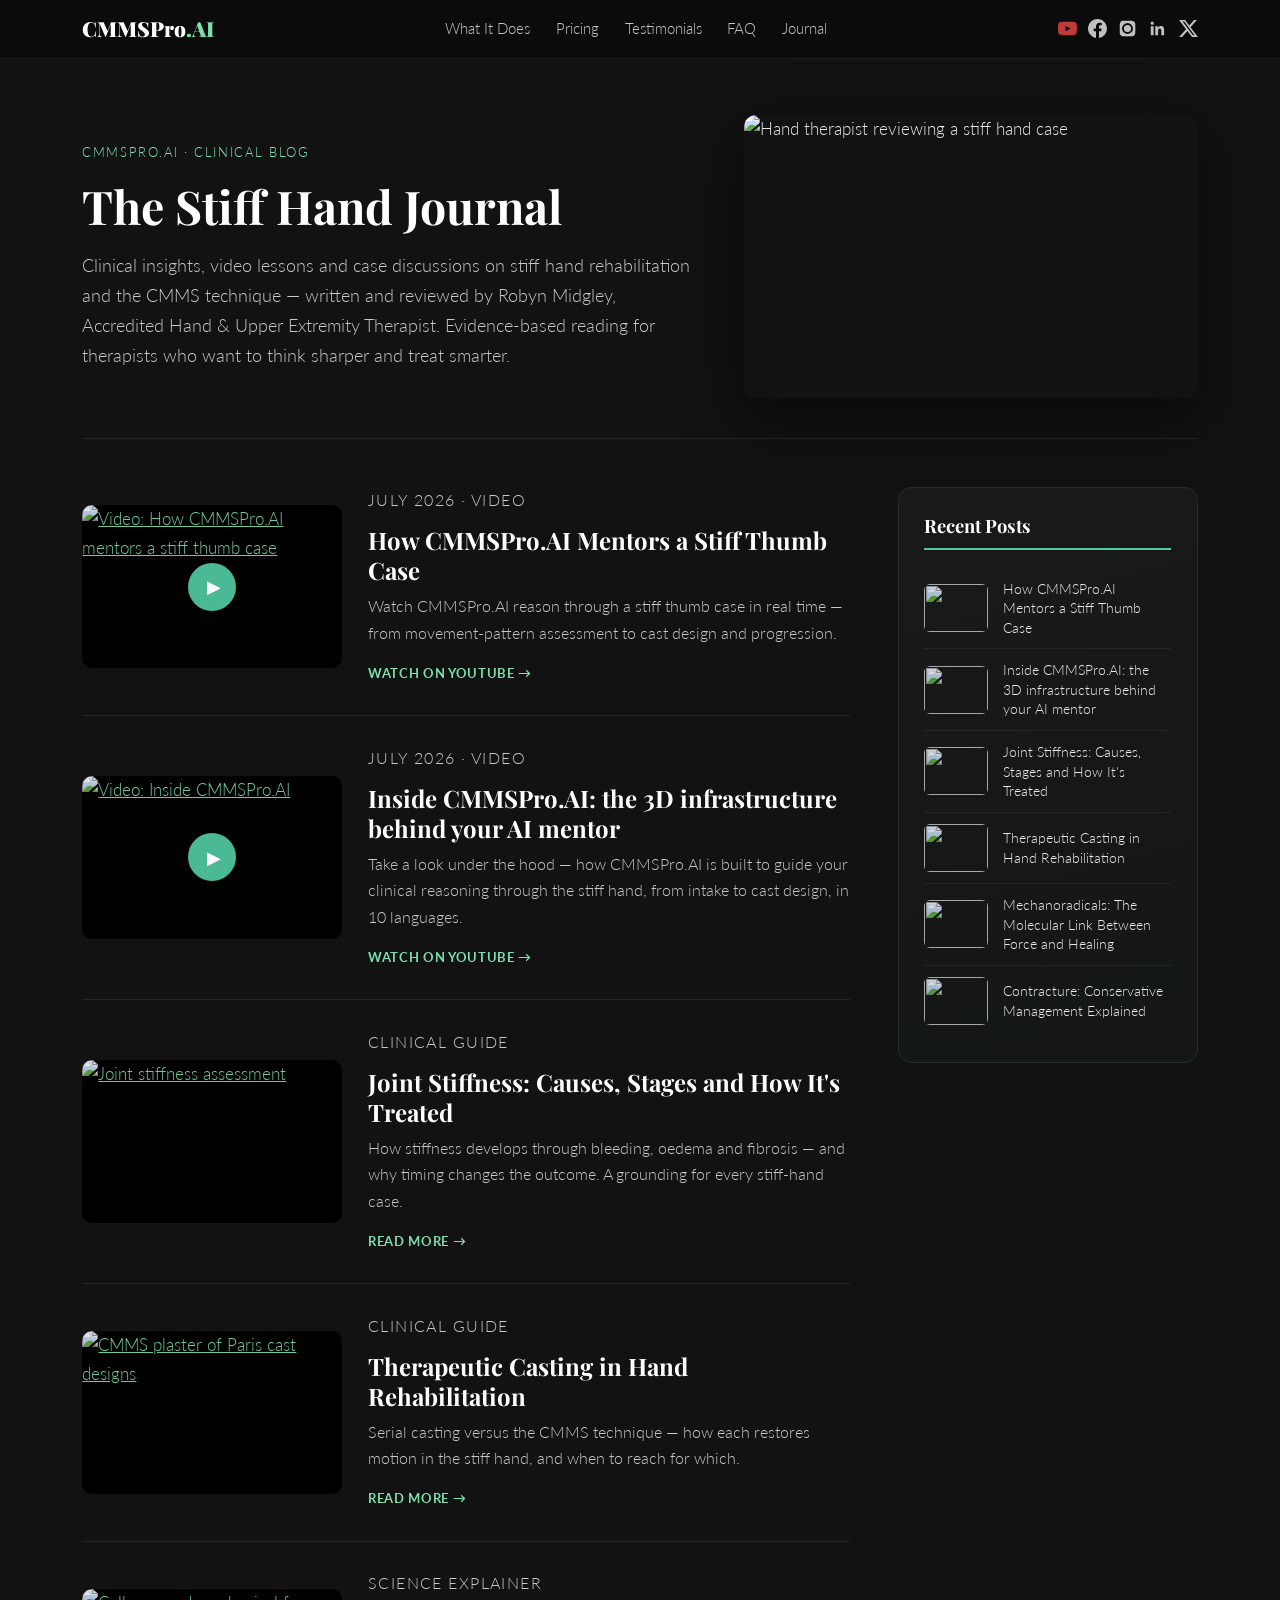
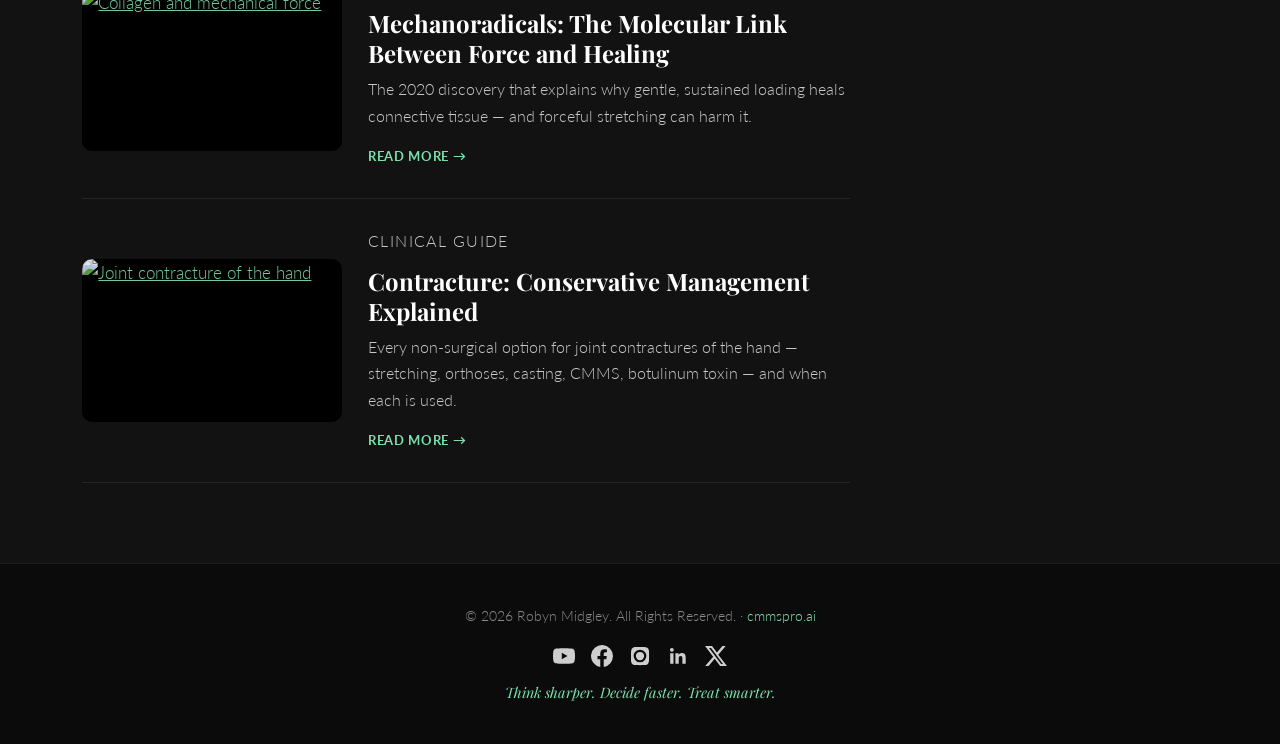
==== commit eb318b7b: "Add files via upload" ====
--- a/blog/index.html
+++ b/blog/index.html
@@ -134,6 +134,19 @@
     <main class="post-list">
 
       <article class="post-row">
+        <a class="pr-thumb" href="https://www.youtube.com/watch?v=L01QmWT89HQ" target="_blank" rel="noopener">
+          <img src="https://i.ytimg.com/vi/L01QmWT89HQ/hqdefault.jpg" alt="Video: How CMMSPro.AI mentors a stiff thumb case" loading="lazy">
+          <span class="play"><span>▶</span></span>
+        </a>
+        <div class="pr-body">
+          <p class="pr-tag">July 2026 · Video</p>
+          <h2><a href="https://www.youtube.com/watch?v=L01QmWT89HQ" target="_blank" rel="noopener">How CMMSPro.AI Mentors a Stiff Thumb Case</a></h2>
+          <p>Watch CMMSPro.AI reason through a stiff thumb case in real time — from movement-pattern assessment to cast design and progression.</p>
+          <a class="pr-read" href="https://www.youtube.com/watch?v=L01QmWT89HQ" target="_blank" rel="noopener">Watch on YouTube →</a>
+        </div>
+      </article>
+
+      <article class="post-row">
         <a class="pr-thumb" href="https://www.youtube.com/watch?v=x58R6nJqeuw" target="_blank" rel="noopener">
           <img src="https://i.ytimg.com/vi/x58R6nJqeuw/hqdefault.jpg" alt="Video: Inside CMMSPro.AI" loading="lazy">
           <span class="play"><span>▶</span></span>
@@ -198,6 +211,10 @@
 
     <aside class="recent">
       <h3>Recent Posts</h3>
+      <a class="recent-item" href="https://www.youtube.com/watch?v=L01QmWT89HQ" target="_blank" rel="noopener">
+        <img src="https://i.ytimg.com/vi/L01QmWT89HQ/hqdefault.jpg" alt="" loading="lazy">
+        <span>How CMMSPro.AI Mentors a Stiff Thumb Case</span>
+      </a>
       <a class="recent-item" href="https://www.youtube.com/watch?v=x58R6nJqeuw" target="_blank" rel="noopener">
         <img src="https://i.ytimg.com/vi/x58R6nJqeuw/hqdefault.jpg" alt="" loading="lazy">
         <span>Inside CMMSPro.AI: the 3D infrastructure behind your AI mentor</span>
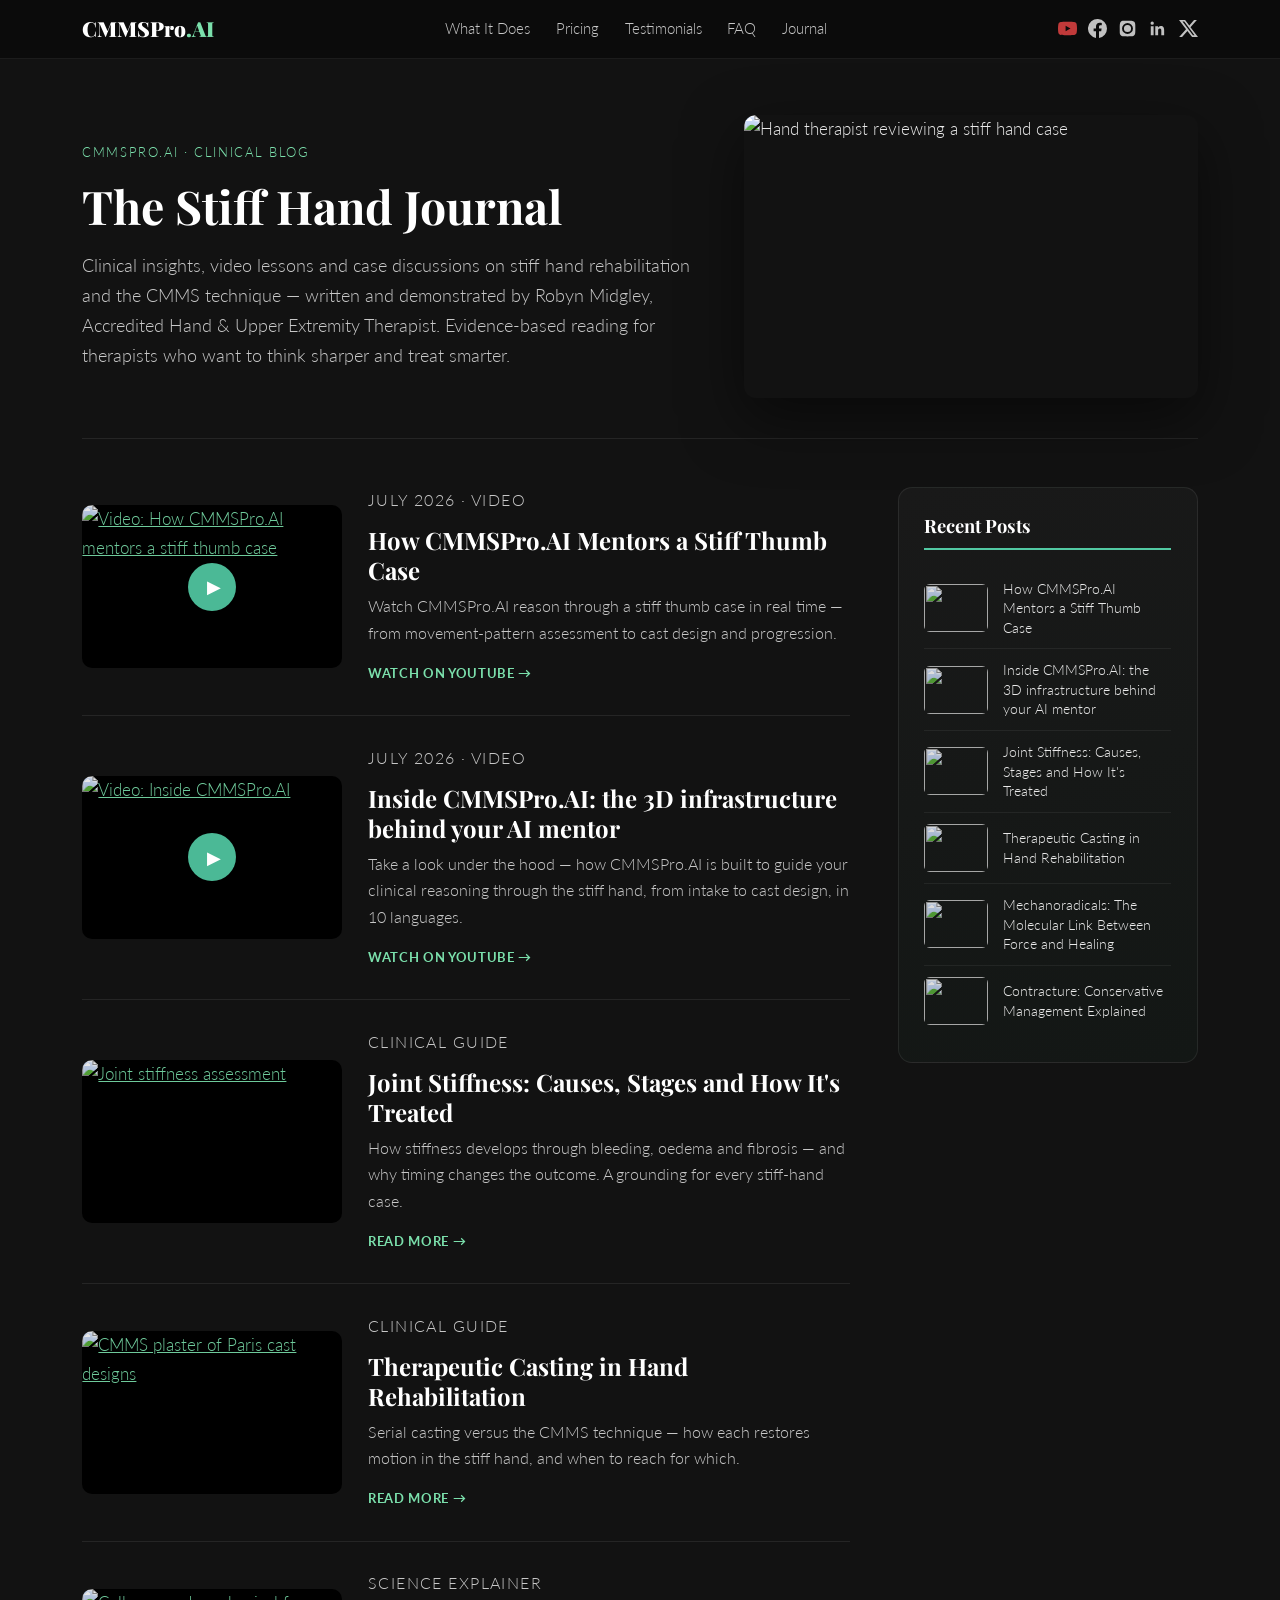
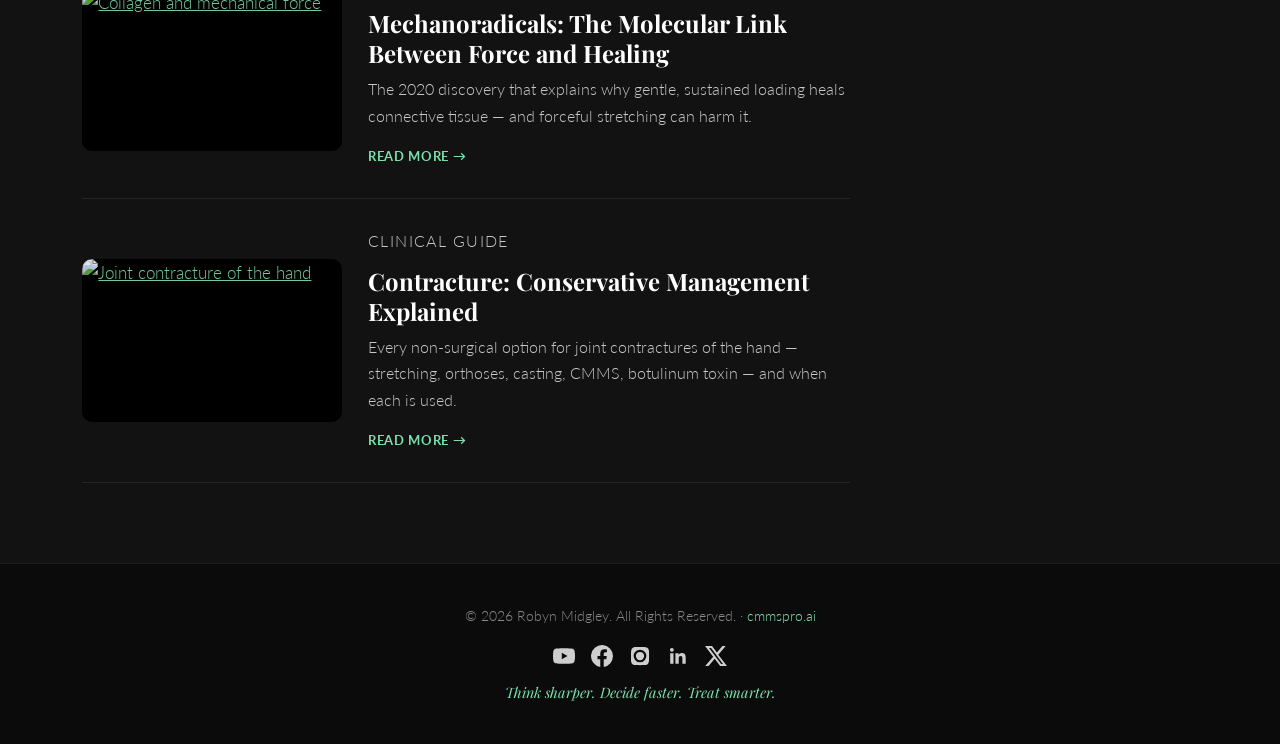
==== commit c2aeea46: "Add files via upload" ====
--- a/blog/index.html
+++ b/blog/index.html
@@ -121,7 +121,7 @@
     <div>
       <p class="jh-kicker">CMMSPro.AI · Clinical Blog</p>
       <h1 class="jh-title">The Stiff Hand Journal</h1>
-      <p class="jh-desc">Clinical insights, video lessons and case discussions on stiff hand rehabilitation and the CMMS technique — written and reviewed by Robyn Midgley, Accredited Hand &amp; Upper Extremity Therapist. Evidence-based reading for therapists who want to think sharper and treat smarter.</p>
+      <p class="jh-desc">Clinical insights, video lessons and case discussions on stiff hand rehabilitation and the CMMS technique — written and demonstrated by Robyn Midgley, Accredited Hand &amp; Upper Extremity Therapist. Evidence-based reading for therapists who want to think sharper and treat smarter.</p>
     </div>
     <div class="jh-img">
       <img src="https://d11n7da8rpqbjy.cloudfront.net/robynmidgley/948862628569Copy_of_S_T_Summit_Aug_Cover__2_.png" alt="Hand therapist reviewing a stiff hand case" loading="lazy">
